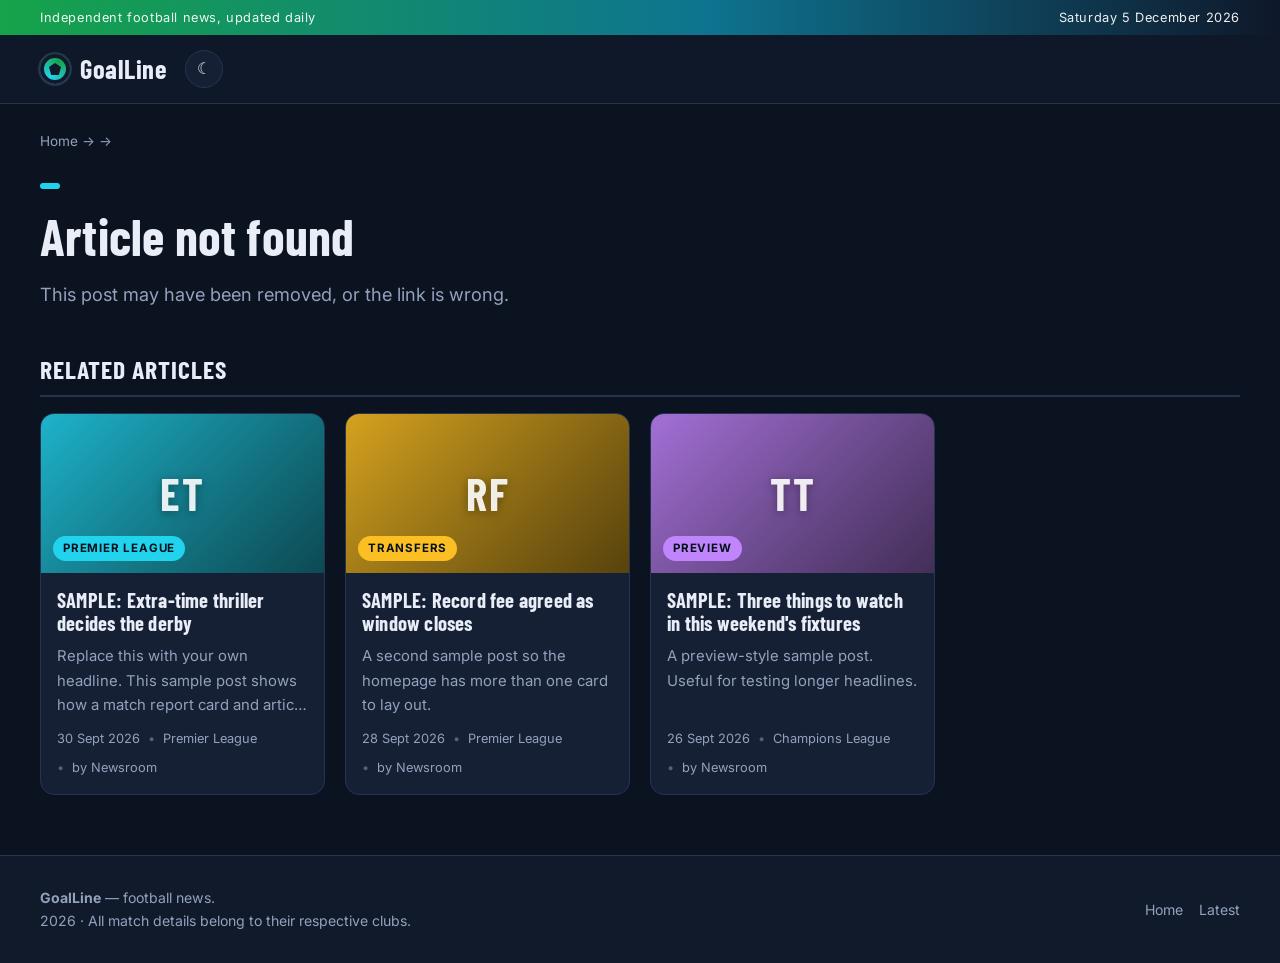
==== article.html @ d799ac48 "Add GoalLine football news site" ====
<!DOCTYPE html>
<html lang="en" data-theme="dark">
<head>
<meta charset="utf-8">
<meta name="viewport" content="width=device-width, initial-scale=1">
<title>Football News Article &mdash; GoalLine</title>
<meta name="description" content="Read the latest football news, match reports, transfers, previews and injury updates.">
<link rel="icon" href="data:image/svg+xml,<svg xmlns='http://www.w3.org/2000/svg' viewBox='0 0 32 32'><circle cx='16' cy='16' r='15' fill='%2316a34a'/><circle cx='16' cy='16' r='7' fill='%23fff'/></svg>">
<link rel="preconnect" href="https://fonts.googleapis.com">
<link rel="preconnect" href="https://fonts.gstatic.com" crossorigin>
<link href="https://fonts.googleapis.com/css2?family=Barlow+Condensed:wght@600;700&family=Inter:wght@400;500;600;700&display=swap" rel="stylesheet">
<link rel="stylesheet" href="assets/css/style.css">
</head>
<body>

<div class="topbar">
  <div class="wrap">
    <span>Independent football news, updated daily</span>
    <span id="today"></span>
  </div>
</div>

<header class="site-header">
  <div class="wrap">
    <a class="logo" href="index.html"><span class="ball"></span>GoalLine</a>
    <div class="tools">
      <button class="icon-btn" id="theme" type="button" aria-label="Toggle theme"></button>
    </div>
  </div>
</header>

<main class="wrap article-page">

  <nav class="breadcrumb">
    <a href="index.html">Home</a> &rarr;
    <span id="crumb-cat"></span> &rarr;
    <span id="crumb-title"></span>
  </nav>

  <header class="article-header">
    <span class="tag" id="art-tag"></span>
    <h1 id="art-title"></h1>
    <p class="lede" id="art-lede"></p>
    <div class="byline">
      <div>
        <strong id="art-author"></strong>
        <div class="meta" id="art-meta"></div>
      </div>
      <div class="share">
        <button id="share-link" type="button">Copy link</button>
        <button id="share-twitter" type="button">Share on X</button>
        <button id="share-whatsapp" type="button">WhatsApp</button>
      </div>
    </div>
  </header>

  <div class="media article-hero" id="art-hero"></div>

  <article class="article-body" id="art-body" aria-label="Article body"></article>

  <section class="related">
    <div class="section-head">
      <h2>Related articles</h2>
    </div>
    <div class="news-grid" id="related"></div>
  </section>

</main>

<footer class="site-footer">
  <div class="wrap">
    <div>
      <strong>GoalLine</strong> &mdash; football news.<br>
      <span id="year"></span> &middot; All match details belong to their respective clubs.
    </div>
    <nav aria-label="Footer">
      <a href="index.html">Home</a>
      <a href="index.html#news">Latest</a>
    </nav>
  </div>
</footer>

<script src="assets/js/utils.js"></script>
<script src="assets/js/articles.js"></script>
<script src="assets/js/article.js"></script>
</body>
</html>
---- assets/css/style.css ----
/* ==========================================================================
   GOALLINE -- football news site
   ========================================================================== */

:root {
  --bg: #0b1220;
  --bg-soft: #111a2b;
  --surface: #162034;
  --surface-2: #1d2942;
  --line: #263452;
  --text: #e8edf7;
  --muted: #93a1bd;
  --brand: #22d3ee;
  --brand-2: #16a34a;
  --accent: #22d3ee;
  --radius: 14px;
  --radius-sm: 9px;
  --shadow: 0 10px 30px rgba(0, 0, 0, .35);
  --max: 1240px;
}

[data-theme="light"] {
  --bg: #f4f6fb;
  --bg-soft: #ffffff;
  --surface: #ffffff;
  --surface-2: #f0f3f9;
  --line: #dde3ee;
  --text: #101828;
  --muted: #5c6a86;
  --shadow: 0 8px 24px rgba(16, 24, 40, .08);
}

* { box-sizing: border-box; }

html { scroll-behavior: smooth; }

body {
  margin: 0;
  background: var(--bg);
  color: var(--text);
  font-family: Inter, "Segoe UI", system-ui, -apple-system, sans-serif;
  font-size: 16px;
  line-height: 1.65;
  -webkit-font-smoothing: antialiased;
}

img { max-width: 100%; display: block; }

a { color: inherit; text-decoration: none; }

.wrap {
  width: 100%;
  max-width: var(--max);
  margin-inline: auto;
  padding-inline: 20px;
}

h1, h2, h3, h4 {
  font-family: "Barlow Condensed", Inter, sans-serif;
  font-weight: 700;
  line-height: 1.1;
  letter-spacing: .2px;
  margin: 0;
}

.h-txt {
  text-transform: uppercase;
  letter-spacing: 1.2px;
}

.visually-hidden {
  position: absolute;
  width: 1px; height: 1px;
  overflow: hidden;
  clip: rect(0 0 0 0);
  white-space: nowrap;
}

/* ------------------------------- header ------------------------------- */

.topbar {
  background: linear-gradient(90deg, var(--brand-2), #0e7490 55%, #0f172a);
  color: #fff;
  font-size: .8rem;
  letter-spacing: .6px;
}

.topbar .wrap {
  display: flex;
  gap: 16px;
  justify-content: space-between;
  padding-block: 7px;
}

.topbar span { opacity: .92; }

.site-header {
  position: sticky;
  top: 0;
  z-index: 50;
  background: color-mix(in srgb, var(--bg-soft) 92%, transparent);
  backdrop-filter: blur(10px);
  border-bottom: 1px solid var(--line);
}

.site-header .wrap {
  display: flex;
  align-items: center;
  gap: 18px;
  padding-block: 12px;
}

.logo {
  display: flex;
  align-items: center;
  gap: 10px;
  font-family: "Barlow Condensed", sans-serif;
  font-size: 1.65rem;
  font-weight: 700;
  letter-spacing: .5px;
  white-space: nowrap;
}

.logo .ball {
  width: 30px; height: 30px;
  border-radius: 50%;
  background: conic-gradient(from 210deg, #22d3ee, #16a34a, #22d3ee);
  box-shadow: inset 0 0 0 4px var(--bg-soft), 0 0 0 2px var(--line);
  position: relative;
}

.logo .ball::after {
  content: "";
  position: absolute;
  inset: 9px;
  background: var(--bg-soft);
  clip-path: polygon(50% 0, 100% 35%, 82% 100%, 18% 100%, 0 35%);
}

.main-nav {
  display: flex;
  gap: 4px;
  margin-inline: auto;
  overflow-x: auto;
  scrollbar-width: none;
}

.main-nav::-webkit-scrollbar { display: none; }

.main-nav a {
  padding: 7px 13px;
  border-radius: 999px;
  font-size: .9rem;
  font-weight: 500;
  color: var(--muted);
  white-space: nowrap;
  transition: background .18s, color .18s;
}

.main-nav a:hover { color: var(--text); background: var(--surface-2); }

.main-nav a.active {
  color: #062018;
  background: var(--brand);
  font-weight: 600;
}

.tools { display: flex; gap: 8px; align-items: center; }

.search {
  position: relative;
  display: flex;
  align-items: center;
}

.search input {
  width: 0;
  padding: 8px 10px;
  border: 1px solid var(--line);
  border-radius: 999px;
  background: var(--surface);
  color: var(--text);
  font: inherit;
  font-size: .9rem;
  transition: width .25s, padding .25s;
}

.search input:focus {
  width: 190px;
  outline: none;
  border-color: var(--brand);
}

.icon-btn {
  width: 38px; height: 38px;
  display: grid;
  place-items: center;
  border: 1px solid var(--line);
  border-radius: 50%;
  background: var(--surface);
  color: var(--text);
  cursor: pointer;
  font-size: 1rem;
  transition: border-color .18s, background .18s;
}

.icon-btn:hover { border-color: var(--brand); }

/* -------------------------------- hero -------------------------------- */

.hero {
  display: grid;
  grid-template-columns: 1.25fr 1fr;
  gap: 26px;
  align-items: stretch;
  margin-block: 30px 8px;
}

.hero-main {
  position: relative;
  min-height: 380px;
  padding: 28px;
  border-radius: var(--radius);
  overflow: hidden;
  display: flex;
  flex-direction: column;
  justify-content: flex-end;
  background: linear-gradient(140deg, var(--surface-2), var(--surface));
  border: 1px solid var(--line);
}

.hero-main .media {
  position: absolute;
  inset: 0;
  border-radius: 0;
  opacity: .5;
}

.hero-main .media::after {
  content: "";
  position: absolute;
  inset: 0;
  background: linear-gradient(to top, var(--surface) 12%, rgba(0, 0, 0, .05) 75%);
}

.hero-body { position: relative; z-index: 2; max-width: 640px; }

.hero-main h1 {
  font-size: clamp(1.9rem, 4vw, 3rem);
  margin: 12px 0 10px;
}

.hero-main p {
  color: var(--muted);
  margin: 0 0 16px;
  font-size: 1.02rem;
}

.hero-side {
  display: flex;
  flex-direction: column;
  gap: 12px;
}

.mini {
  display: grid;
  grid-template-columns: 84px 1fr;
  gap: 14px;
  align-items: center;
  padding: 12px;
  background: var(--surface);
  border: 1px solid var(--line);
  border-radius: var(--radius-sm);
  transition: border-color .18s, transform .18s;
}

.mini:hover { border-color: var(--brand); transform: translateY(-2px); }

.mini h3 { font-size: 1.08rem; margin: 5px 0 0; }

.mini .media { border-radius: 8px; aspect-ratio: 1 / 1; height: 100%; }

/* ------------------------------- meta -------------------------------- */

.meta {
  display: flex;
  flex-wrap: wrap;
  align-items: center;
  gap: 8px;
  font-size: .8rem;
  color: var(--muted);
}

.meta .dot::before {
  content: "\2022";
  margin-right: 8px;
  opacity: .5;
}

.tag {
  display: inline-block;
  padding: 3px 10px;
  border-radius: 999px;
  font-size: .72rem;
  font-weight: 700;
  letter-spacing: .8px;
  text-transform: uppercase;
  color: #06121b;
  background: var(--accent, var(--brand));
}

/* ------------------------------ filters ------------------------------ */

.section-head {
  display: flex;
  align-items: baseline;
  justify-content: space-between;
  gap: 14px;
  margin: 38px 0 16px;
  padding-bottom: 12px;
  border-bottom: 2px solid var(--line);
}

.section-head h2 { font-size: 1.6rem; text-transform: uppercase; letter-spacing: 1px; }

.filters {
  display: flex;
  gap: 8px;
  flex-wrap: wrap;
  margin-bottom: 22px;
}

.chip {
  padding: 7px 15px;
  border: 1px solid var(--line);
  border-radius: 999px;
  background: var(--surface);
  color: var(--muted);
  font: inherit;
  font-size: .86rem;
  font-weight: 500;
  cursor: pointer;
  transition: color .18s, border-color .18s, background .18s;
}

.chip:hover { color: var(--text); border-color: var(--brand); }

.chip.active {
  background: var(--brand);
  border-color: var(--brand);
  color: #062018;
  font-weight: 600;
}

/* ------------------------------- layout ------------------------------ */

.layout {
  display: grid;
  grid-template-columns: minmax(0, 1fr) 320px;
  gap: 28px;
  align-items: start;
  padding-bottom: 50px;
}

.news-grid {
  display: grid;
  grid-template-columns: repeat(auto-fill, minmax(248px, 1fr));
  gap: 20px;
}

.card {
  display: flex;
  flex-direction: column;
  background: var(--surface);
  border: 1px solid var(--line);
  border-radius: var(--radius);
  overflow: hidden;
  transition: border-color .2s, transform .2s, box-shadow .2s;
}

.card:hover {
  border-color: var(--brand);
  transform: translateY(-4px);
  box-shadow: var(--shadow);
}

.card .media { aspect-ratio: 16 / 9; }

.card-body {
  display: flex;
  flex-direction: column;
  gap: 10px;
  padding: 16px;
  flex: 1;
}

.card h3 { font-size: 1.28rem; }

.card h3 a:hover { color: var(--brand); }

.card p {
  margin: 0;
  color: var(--muted);
  font-size: .93rem;
  display: -webkit-box;
  -webkit-line-clamp: 3;
  -webkit-box-orient: vertical;
  overflow: hidden;
}

.card .meta { margin-top: auto; }

/* ------------------------------- media ------------------------------- */

.media {
  position: relative;
  overflow: hidden;
  background:
    linear-gradient(135deg, color-mix(in srgb, var(--accent, #22d3ee) 85%, #000 15%), color-mix(in srgb, var(--accent, #22d3ee) 35%, #000 65%));
}

.media img { width: 100%; height: 100%; object-fit: cover; }

.media .initials {
  position: absolute;
  inset: 0;
  display: grid;
  place-items: center;
  font-family: "Barlow Condensed", sans-serif;
  font-size: clamp(1.6rem, 5vw, 2.8rem);
  font-weight: 700;
  letter-spacing: 2px;
  color: rgba(255, 255, 255, .9);
  text-shadow: 0 2px 10px rgba(0, 0, 0, .35);
}

.media .badge {
  position: absolute;
  left: 12px;
  bottom: 12px;
}

/* ------------------------------ sidebar ------------------------------ */

.sidebar {
  display: flex;
  flex-direction: column;
  gap: 22px;
  position: sticky;
  top: 92px;
}

.widget {
  background: var(--surface);
  border: 1px solid var(--line);
  border-radius: var(--radius);
  overflow: hidden;
}

.widget-head {
  padding: 13px 16px;
  border-bottom: 1px solid var(--line);
  font-family: "Barlow Condensed", sans-serif;
  font-size: 1.05rem;
  font-weight: 700;
  letter-spacing: 1.2px;
  text-transform: uppercase;
  background: var(--surface-2);
}

.list { list-style: none; margin: 0; padding: 6px; }

.list li + li { border-top: 1px solid var(--line); }

.list a {
  display: flex;
  gap: 12px;
  align-items: center;
  padding: 10px;
  border-radius: var(--radius-sm);
}

.list a:hover { background: var(--surface-2); }

.list .rank {
  font-family: "Barlow Condensed", sans-serif;
  font-size: 1.3rem;
  font-weight: 700;
  width: 26px;
  text-align: center;
  color: var(--muted);
  flex-shrink: 0;
}

.list .t {
  font-family: "Barlow Condensed", sans-serif;
  font-size: 1.02rem;
  font-weight: 600;
  line-height: 1.25;
}

.list .media {
  width: 52px;
  height: 52px;
  border-radius: 8px;
  flex-shrink: 0;
}

/* ------------------------------- article ----------------------------- */

.article-page { padding-block: 26px 60px; }

.breadcrumb {
  font-size: .85rem;
  color: var(--muted);
  margin-bottom: 18px;
}

.breadcrumb a:hover { color: var(--brand); }

.article-header { max-width: 780px; }

.article-header h1 {
  font-size: clamp(2rem, 4.6vw, 3.2rem);
  margin: 12px 0 14px;
}

.lede {
  font-size: 1.14rem;
  color: var(--muted);
  margin: 0;
}

.article-hero {
  margin: 26px 0;
  border-radius: var(--radius);
  aspect-ratio: 21 / 9;
}

.article-body {
  max-width: 780px;
  font-size: 1.06rem;
}

.article-body p { margin: 0 0 20px; }

.article-body h2 {
  font-size: 1.6rem;
  margin: 32px 0 12px;
}

.article-body blockquote {
  margin: 28px 0;
  padding: 6px 0 6px 22px;
  border-left: 4px solid var(--brand);
  font-family: "Barlow Condensed", sans-serif;
  font-size: 1.5rem;
  font-weight: 600;
  line-height: 1.3;
  color: var(--text);
}

.byline {
  display: flex;
  gap: 12px;
  align-items: center;
  padding: 14px 0;
  margin: 24px 0;
  border-block: 1px solid var(--line);
  font-size: .9rem;
  color: var(--muted);
}

.share { margin-left: auto; display: flex; gap: 8px; }

.share button {
  border: 1px solid var(--line);
  background: var(--surface);
  color: var(--text);
  border-radius: 999px;
  padding: 6px 13px;
  font: inherit;
  font-size: .82rem;
  cursor: pointer;
}

.share button:hover { border-color: var(--brand); color: var(--brand); }

.related { margin-top: 46px; }

/* -------------------------------- misc ------------------------------- */

.empty {
  padding: 50px 20px;
  text-align: center;
  color: var(--muted);
  border: 1px dashed var(--line);
  border-radius: var(--radius);
  grid-column: 1 / -1;
}

.site-footer {
  border-top: 1px solid var(--line);
  background: var(--bg-soft);
  padding: 30px 0;
  font-size: .88rem;
  color: var(--muted);
}

.site-footer .wrap {
  display: flex;
  gap: 14px;
  flex-wrap: wrap;
  align-items: center;
  justify-content: space-between;
}

.site-footer nav { display: flex; gap: 16px; flex-wrap: wrap; }

.site-footer a:hover { color: var(--brand); }

.toast {
  position: fixed;
  left: 50%;
  bottom: 26px;
  transform: translate(-50%, 20px);
  background: var(--surface-2);
  border: 1px solid var(--brand);
  color: var(--text);
  padding: 11px 20px;
  border-radius: 999px;
  font-size: .9rem;
  box-shadow: var(--shadow);
  opacity: 0;
  pointer-events: none;
  transition: opacity .25s, transform .25s;
  z-index: 100;
}

.toast.show { opacity: 1; transform: translate(-50%, 0); }

.reveal { animation: rise .35s ease both; }

@keyframes rise {
  from { opacity: 0; transform: translateY(12px); }
  to { opacity: 1; transform: translateY(0); }
}

/* ----------------------------- responsive ---------------------------- */

@media (max-width: 1020px) {
  .layout { grid-template-columns: 1fr; }
  .sidebar { position: static; }
}

@media (max-width: 820px) {
  .hero { grid-template-columns: 1fr; }
  .hero-main { min-height: 300px; }
  .main-nav { order: 3; width: 100%; margin: 0; }
  .site-header .wrap { flex-wrap: wrap; }
  .tools { margin-left: auto; }
  .topbar .wrap { justify-content: center; }
  .topbar span:last-child { display: none; }
}

@media (max-width: 520px) {
  .search input:focus { width: 130px; }
  .logo { font-size: 1.35rem; }
  .hero-main { padding: 20px; }
}

@media (prefers-reduced-motion: reduce) {
  * { animation: none !important; transition: none !important; }
}
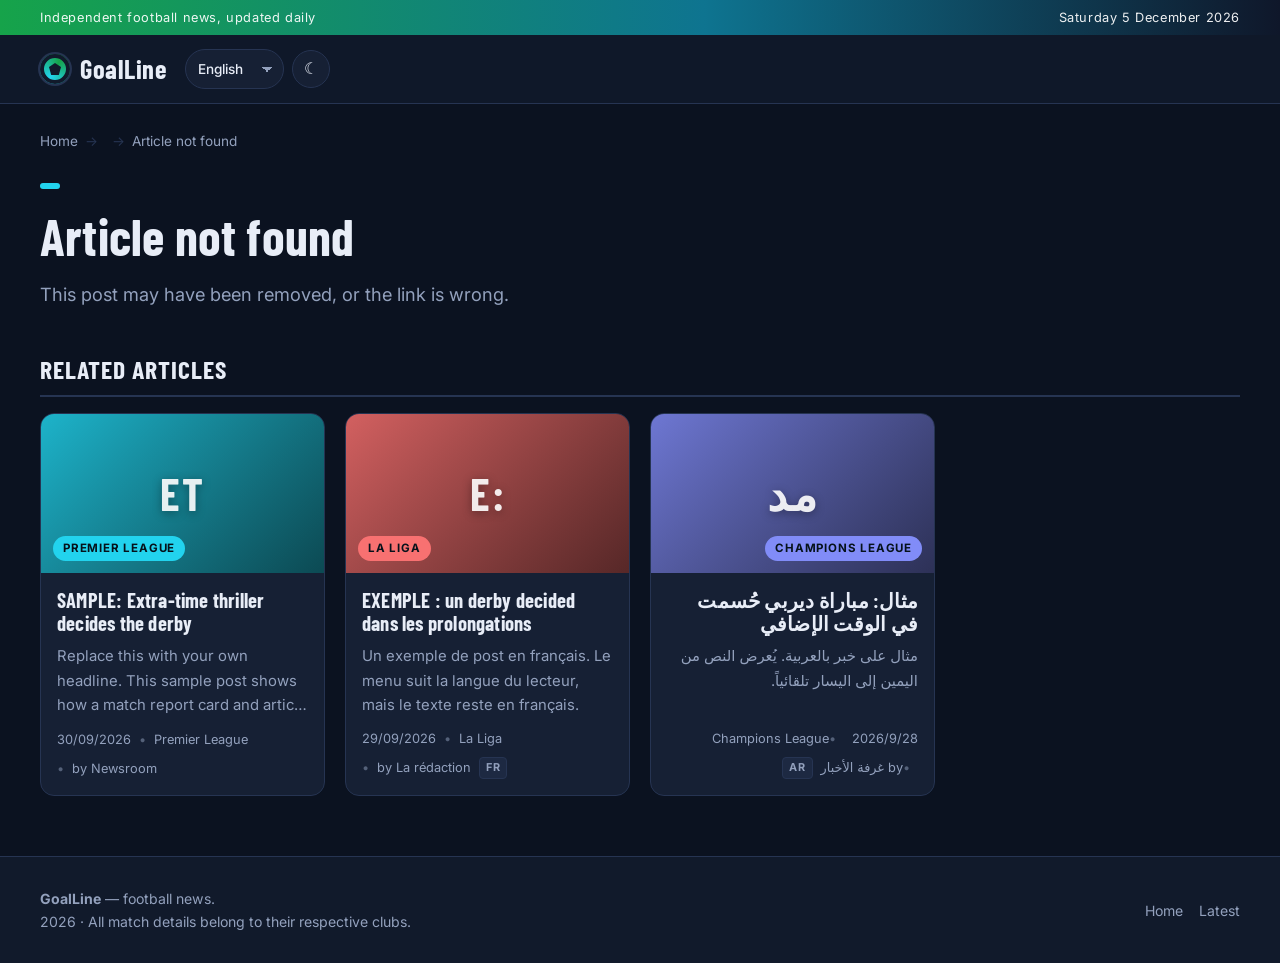
==== commit 7c0ef8ee: "Add English, French and Arabic with right-to-left support - i18n.js with UI strings and category nam" ====
--- a/article.html
+++ b/article.html
@@ -1,5 +1,5 @@
 <!DOCTYPE html>
-<html lang="en" data-theme="dark">
+<html lang="en" dir="ltr" data-theme="dark">
 <head>
 <meta charset="utf-8">
 <meta name="viewport" content="width=device-width, initial-scale=1">
@@ -8,14 +8,14 @@
 <link rel="icon" href="data:image/svg+xml,<svg xmlns='http://www.w3.org/2000/svg' viewBox='0 0 32 32'><circle cx='16' cy='16' r='15' fill='%2316a34a'/><circle cx='16' cy='16' r='7' fill='%23fff'/></svg>">
 <link rel="preconnect" href="https://fonts.googleapis.com">
 <link rel="preconnect" href="https://fonts.gstatic.com" crossorigin>
-<link href="https://fonts.googleapis.com/css2?family=Barlow+Condensed:wght@600;700&family=Inter:wght@400;500;600;700&display=swap" rel="stylesheet">
+<link href="https://fonts.googleapis.com/css2?family=Barlow+Condensed:wght@600;700&family=Cairo:wght@400;600;700&family=Inter:wght@400;500;600;700&display=swap" rel="stylesheet">
 <link rel="stylesheet" href="assets/css/style.css">
 </head>
 <body>
 
 <div class="topbar">
   <div class="wrap">
-    <span>Independent football news, updated daily</span>
+    <span id="tagline"></span>
     <span id="today"></span>
   </div>
 </div>
@@ -24,7 +24,15 @@
   <div class="wrap">
     <a class="logo" href="index.html"><span class="ball"></span>GoalLine</a>
     <div class="tools">
-      <button class="icon-btn" id="theme" type="button" aria-label="Toggle theme"></button>
+      <label class="lang-pick">
+        <span class="visually-hidden" id="lang-label">Language</span>
+        <select id="lang">
+          <option value="en">English</option>
+          <option value="fr">Français</option>
+          <option value="ar">العربية</option>
+        </select>
+      </label>
+      <button class="icon-btn" id="theme" type="button"></button>
     </div>
   </div>
 </header>
@@ -32,8 +40,10 @@
 <main class="wrap article-page">
 
   <nav class="breadcrumb">
-    <a href="index.html">Home</a> &rarr;
-    <span id="crumb-cat"></span> &rarr;
+    <a href="index.html" id="crumb-home">Home</a>
+    <span class="sep" aria-hidden="true"></span>
+    <span id="crumb-cat"></span>
+    <span class="sep" aria-hidden="true"></span>
     <span id="crumb-title"></span>
   </nav>
 
@@ -60,7 +70,7 @@
 
   <section class="related">
     <div class="section-head">
-      <h2>Related articles</h2>
+      <h2 id="related-head">Related articles</h2>
     </div>
     <div class="news-grid" id="related"></div>
   </section>
@@ -70,16 +80,17 @@
 <footer class="site-footer">
   <div class="wrap">
     <div>
-      <strong>GoalLine</strong> &mdash; football news.<br>
-      <span id="year"></span> &middot; All match details belong to their respective clubs.
+      <strong>GoalLine</strong> &mdash; <span id="footer-tagline"></span>.<br>
+      <span id="year"></span> &middot; <span id="footer-rights"></span>
     </div>
     <nav aria-label="Footer">
-      <a href="index.html">Home</a>
-      <a href="index.html#news">Latest</a>
+      <a href="index.html" id="footer-home">Home</a>
+      <a href="index.html" id="footer-latest">Latest</a>
     </nav>
   </div>
 </footer>
 
+<script src="assets/js/i18n.js"></script>
 <script src="assets/js/utils.js"></script>
 <script src="assets/js/articles.js"></script>
 <script src="assets/js/article.js"></script>
--- a/assets/css/style.css
+++ b/assets/css/style.css
@@ -17,6 +17,21 @@
   --radius-sm: 9px;
   --shadow: 0 10px 30px rgba(0, 0, 0, .35);
   --max: 1240px;
+  --font-body: Inter, "Segoe UI", system-ui, -apple-system, sans-serif;
+  --font-head: "Barlow Condensed", Inter, sans-serif;
+}
+
+/* Arabic needs its own font and looser leading; no letter-spacing. */
+html[lang="ar"] {
+  --font-body: "Cairo", "Segoe UI", Tahoma, sans-serif;
+  --font-head: "Cairo", "Segoe UI", Tahoma, sans-serif;
+}
+
+html[lang="ar"] body { line-height: 1.85; }
+
+html[lang="ar"] :is(h1, h2, h3, h4, .h-txt, .logo, .widget-head, .section-head h2, .breadcrumb, .tag) {
+  letter-spacing: 0;
+  text-transform: none;
 }
 
 [data-theme="light"] {
@@ -38,7 +53,7 @@
   margin: 0;
   background: var(--bg);
   color: var(--text);
-  font-family: Inter, "Segoe UI", system-ui, -apple-system, sans-serif;
+  font-family: var(--font-body);
   font-size: 16px;
   line-height: 1.65;
   -webkit-font-smoothing: antialiased;
@@ -56,7 +71,7 @@
 }
 
 h1, h2, h3, h4 {
-  font-family: "Barlow Condensed", Inter, sans-serif;
+  font-family: var(--font-head);
   font-weight: 700;
   line-height: 1.1;
   letter-spacing: .2px;
@@ -114,7 +129,7 @@
   display: flex;
   align-items: center;
   gap: 10px;
-  font-family: "Barlow Condensed", sans-serif;
+  font-family: var(--font-head);
   font-size: 1.65rem;
   font-weight: 700;
   letter-spacing: .5px;
@@ -166,6 +181,45 @@
 }
 
 .tools { display: flex; gap: 8px; align-items: center; }
+
+.lang-pick { display: flex; }
+
+.lang-pick select {
+  appearance: none;
+  -webkit-appearance: none;
+  padding: 8px 30px 8px 12px;
+  border: 1px solid var(--line);
+  border-radius: 999px;
+  background: var(--surface);
+  background-image:
+    linear-gradient(45deg, transparent 50%, var(--muted) 50%),
+    linear-gradient(135deg, var(--muted) 50%, transparent 50%);
+  background-position:
+    calc(100% - 16px) calc(50% + 1px),
+    calc(100% - 11px) calc(50% + 1px);
+  background-size: 5px 5px, 5px 5px;
+  background-repeat: no-repeat;
+  color: var(--text);
+  font: inherit;
+  font-size: .85rem;
+  font-weight: 500;
+  cursor: pointer;
+  max-width: 130px;
+}
+
+.lang-pick select:hover { border-color: var(--brand); }
+
+.lang-pick select option {
+  background: var(--surface);
+  color: var(--text);
+}
+
+[dir="rtl"] .lang-pick select {
+  padding: 8px 12px 8px 30px;
+  background-position:
+    16px calc(50% + 1px),
+    11px calc(50% + 1px);
+}
 
 .search {
   position: relative;
@@ -323,6 +377,17 @@
 
 .section-head h2 { font-size: 1.6rem; text-transform: uppercase; letter-spacing: 1px; }
 
+.lang-mark {
+  padding: 1px 6px;
+  border: 1px solid var(--line);
+  border-radius: 4px;
+  background: var(--surface-2);
+  font-size: .68rem;
+  font-weight: 700;
+  letter-spacing: .6px;
+  color: var(--muted);
+}
+
 .filters {
   display: flex;
   gap: 8px;
@@ -426,7 +491,7 @@
   inset: 0;
   display: grid;
   place-items: center;
-  font-family: "Barlow Condensed", sans-serif;
+  font-family: var(--font-head);
   font-size: clamp(1.6rem, 5vw, 2.8rem);
   font-weight: 700;
   letter-spacing: 2px;
@@ -436,8 +501,8 @@
 
 .media .badge {
   position: absolute;
-  left: 12px;
-  bottom: 12px;
+  inset-inline-start: 12px;
+  inset-block-end: 12px;
 }
 
 /* ------------------------------ sidebar ------------------------------ */
@@ -460,7 +525,7 @@
 .widget-head {
   padding: 13px 16px;
   border-bottom: 1px solid var(--line);
-  font-family: "Barlow Condensed", sans-serif;
+  font-family: var(--font-head);
   font-size: 1.05rem;
   font-weight: 700;
   letter-spacing: 1.2px;
@@ -483,7 +548,7 @@
 .list a:hover { background: var(--surface-2); }
 
 .list .rank {
-  font-family: "Barlow Condensed", sans-serif;
+  font-family: var(--font-head);
   font-size: 1.3rem;
   font-weight: 700;
   width: 26px;
@@ -493,7 +558,7 @@
 }
 
 .list .t {
-  font-family: "Barlow Condensed", sans-serif;
+  font-family: var(--font-head);
   font-size: 1.02rem;
   font-weight: 600;
   line-height: 1.25;
@@ -514,7 +579,17 @@
   font-size: .85rem;
   color: var(--muted);
   margin-bottom: 18px;
-}
+  display: flex;
+  flex-wrap: wrap;
+  gap: 7px;
+  align-items: center;
+}
+
+.breadcrumb .sep { color: var(--line); }
+
+.breadcrumb .sep::before { content: "\2192"; }
+
+[dir="rtl"] .breadcrumb .sep::before { content: "\2190"; }
 
 .breadcrumb a:hover { color: var(--brand); }
 
@@ -551,9 +626,11 @@
 
 .article-body blockquote {
   margin: 28px 0;
-  padding: 6px 0 6px 22px;
-  border-left: 4px solid var(--brand);
-  font-family: "Barlow Condensed", sans-serif;
+  padding-block: 6px;
+  padding-inline-end: 0;
+  padding-inline-start: 22px;
+  border-inline-start: 4px solid var(--brand);
+  font-family: var(--font-head);
   font-size: 1.5rem;
   font-weight: 600;
   line-height: 1.3;
@@ -571,7 +648,7 @@
   color: var(--muted);
 }
 
-.share { margin-left: auto; display: flex; gap: 8px; }
+.share { margin-inline-start: auto; display: flex; gap: 8px; }
 
 .share button {
   border: 1px solid var(--line);
@@ -618,6 +695,12 @@
 .site-footer nav { display: flex; gap: 16px; flex-wrap: wrap; }
 
 .site-footer a:hover { color: var(--brand); }
+
+/* Two-column share row on narrow screens, otherwise it collides with byline */
+@media (max-width: 620px) {
+  .byline { flex-wrap: wrap; }
+  .share { margin-inline-start: 0; width: 100%; flex-wrap: wrap; }
+}
 
 .toast {
   position: fixed;
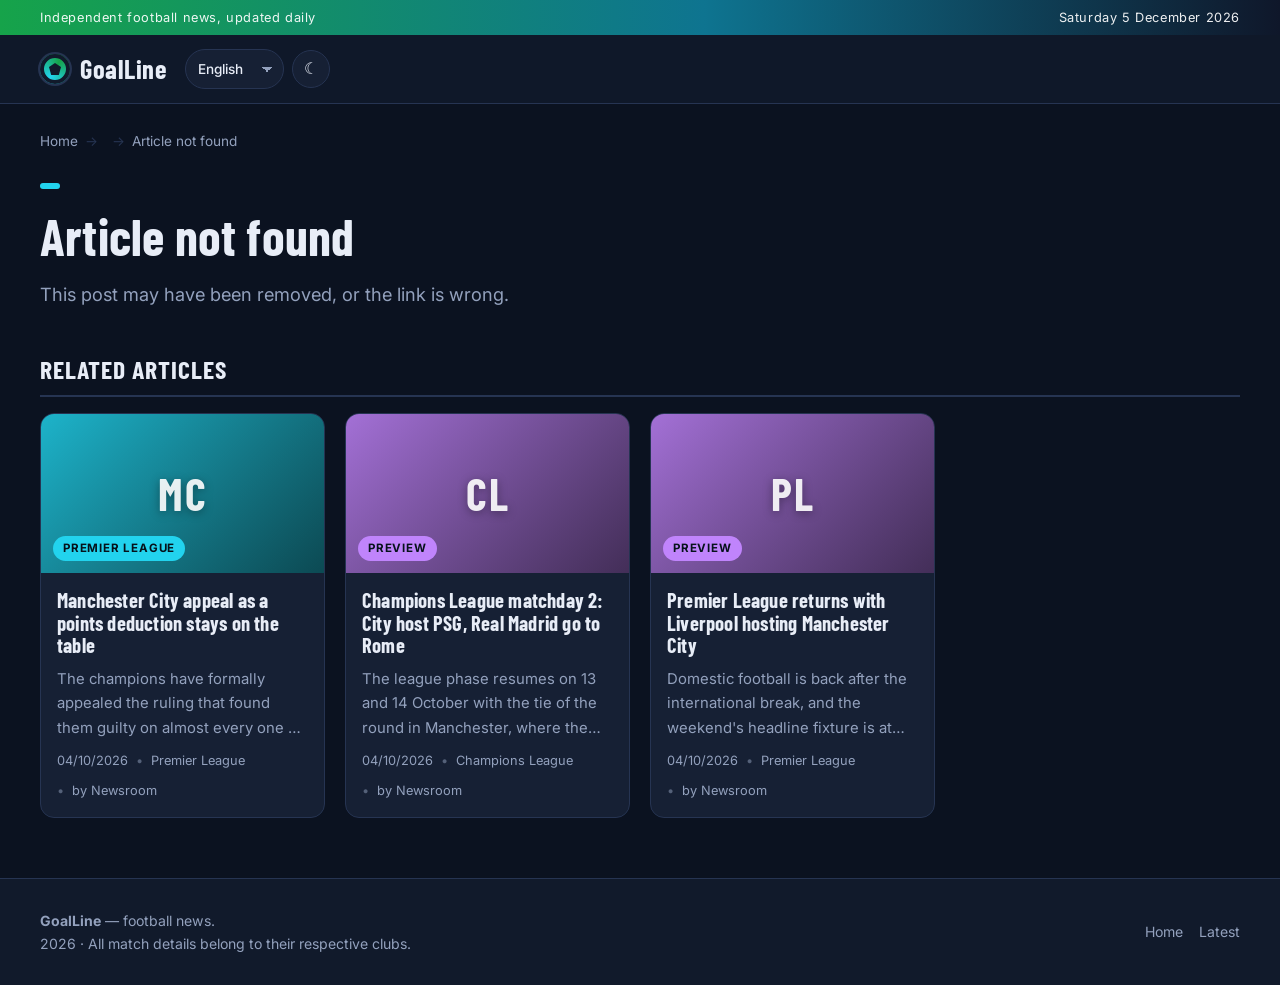
==== commit 512a8400: "Publish latest world football news with source credits" ====
--- a/article.html
+++ b/article.html
@@ -68,6 +68,8 @@
 
   <article class="article-body" id="art-body" aria-label="Article body"></article>
 
+  <p class="source" id="art-source" hidden></p>
+
   <section class="related">
     <div class="section-head">
       <h2 id="related-head">Related articles</h2>
--- a/assets/css/style.css
+++ b/assets/css/style.css
@@ -637,6 +637,21 @@
   color: var(--text);
 }
 
+.source {
+  max-width: 780px;
+  margin: 0;
+  padding-block: 14px;
+  border-block-start: 1px solid var(--line);
+  font-size: .88rem;
+  color: var(--muted);
+}
+
+.source-label { color: var(--text); font-weight: 600; }
+
+.source a { color: var(--brand); }
+
+.source a:hover { text-decoration: underline; }
+
 .byline {
   display: flex;
   gap: 12px;
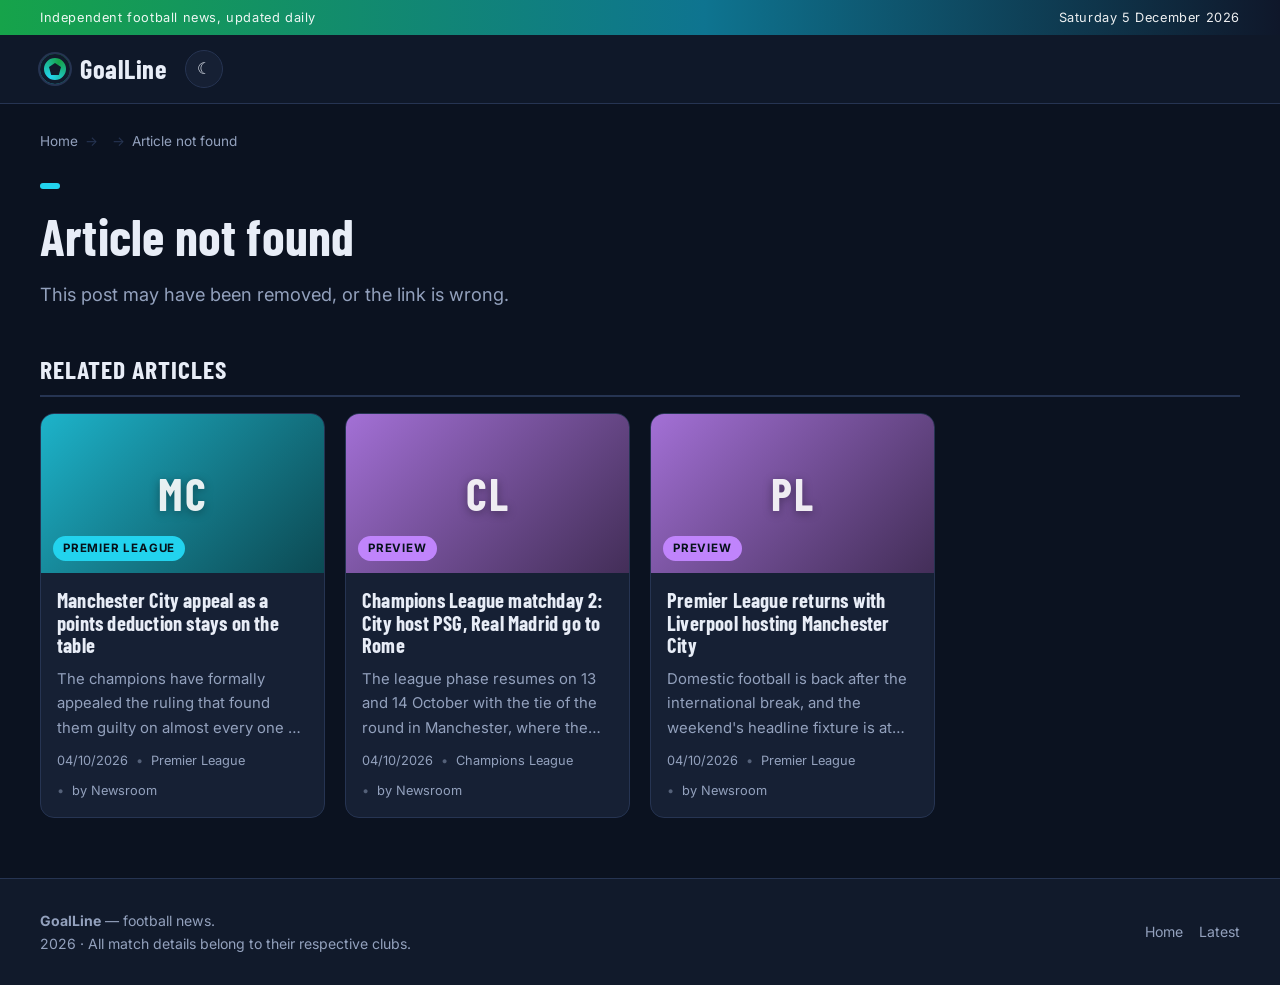
==== commit 2dcd2bea: "Make GoalLine English-only" ====
--- a/article.html
+++ b/article.html
@@ -8,7 +8,7 @@
 <link rel="icon" href="data:image/svg+xml,<svg xmlns='http://www.w3.org/2000/svg' viewBox='0 0 32 32'><circle cx='16' cy='16' r='15' fill='%2316a34a'/><circle cx='16' cy='16' r='7' fill='%23fff'/></svg>">
 <link rel="preconnect" href="https://fonts.googleapis.com">
 <link rel="preconnect" href="https://fonts.gstatic.com" crossorigin>
-<link href="https://fonts.googleapis.com/css2?family=Barlow+Condensed:wght@600;700&family=Cairo:wght@400;600;700&family=Inter:wght@400;500;600;700&display=swap" rel="stylesheet">
+<link href="https://fonts.googleapis.com/css2?family=Barlow+Condensed:wght@600;700&family=Inter:wght@400;500;600;700&display=swap" rel="stylesheet">
 <link rel="stylesheet" href="assets/css/style.css">
 </head>
 <body>
@@ -24,14 +24,6 @@
   <div class="wrap">
     <a class="logo" href="index.html"><span class="ball"></span>GoalLine</a>
     <div class="tools">
-      <label class="lang-pick">
-        <span class="visually-hidden" id="lang-label">Language</span>
-        <select id="lang">
-          <option value="en">English</option>
-          <option value="fr">Français</option>
-          <option value="ar">العربية</option>
-        </select>
-      </label>
       <button class="icon-btn" id="theme" type="button"></button>
     </div>
   </div>
--- a/assets/css/style.css
+++ b/assets/css/style.css
@@ -21,19 +21,6 @@
   --font-head: "Barlow Condensed", Inter, sans-serif;
 }
 
-/* Arabic needs its own font and looser leading; no letter-spacing. */
-html[lang="ar"] {
-  --font-body: "Cairo", "Segoe UI", Tahoma, sans-serif;
-  --font-head: "Cairo", "Segoe UI", Tahoma, sans-serif;
-}
-
-html[lang="ar"] body { line-height: 1.85; }
-
-html[lang="ar"] :is(h1, h2, h3, h4, .h-txt, .logo, .widget-head, .section-head h2, .breadcrumb, .tag) {
-  letter-spacing: 0;
-  text-transform: none;
-}
-
 [data-theme="light"] {
   --bg: #f4f6fb;
   --bg-soft: #ffffff;
@@ -181,45 +168,6 @@
 }
 
 .tools { display: flex; gap: 8px; align-items: center; }
-
-.lang-pick { display: flex; }
-
-.lang-pick select {
-  appearance: none;
-  -webkit-appearance: none;
-  padding: 8px 30px 8px 12px;
-  border: 1px solid var(--line);
-  border-radius: 999px;
-  background: var(--surface);
-  background-image:
-    linear-gradient(45deg, transparent 50%, var(--muted) 50%),
-    linear-gradient(135deg, var(--muted) 50%, transparent 50%);
-  background-position:
-    calc(100% - 16px) calc(50% + 1px),
-    calc(100% - 11px) calc(50% + 1px);
-  background-size: 5px 5px, 5px 5px;
-  background-repeat: no-repeat;
-  color: var(--text);
-  font: inherit;
-  font-size: .85rem;
-  font-weight: 500;
-  cursor: pointer;
-  max-width: 130px;
-}
-
-.lang-pick select:hover { border-color: var(--brand); }
-
-.lang-pick select option {
-  background: var(--surface);
-  color: var(--text);
-}
-
-[dir="rtl"] .lang-pick select {
-  padding: 8px 12px 8px 30px;
-  background-position:
-    16px calc(50% + 1px),
-    11px calc(50% + 1px);
-}
 
 .search {
   position: relative;
@@ -377,17 +325,6 @@
 
 .section-head h2 { font-size: 1.6rem; text-transform: uppercase; letter-spacing: 1px; }
 
-.lang-mark {
-  padding: 1px 6px;
-  border: 1px solid var(--line);
-  border-radius: 4px;
-  background: var(--surface-2);
-  font-size: .68rem;
-  font-weight: 700;
-  letter-spacing: .6px;
-  color: var(--muted);
-}
-
 .filters {
   display: flex;
   gap: 8px;
@@ -588,8 +525,6 @@
 .breadcrumb .sep { color: var(--line); }
 
 .breadcrumb .sep::before { content: "\2192"; }
-
-[dir="rtl"] .breadcrumb .sep::before { content: "\2190"; }
 
 .breadcrumb a:hover { color: var(--brand); }
 
